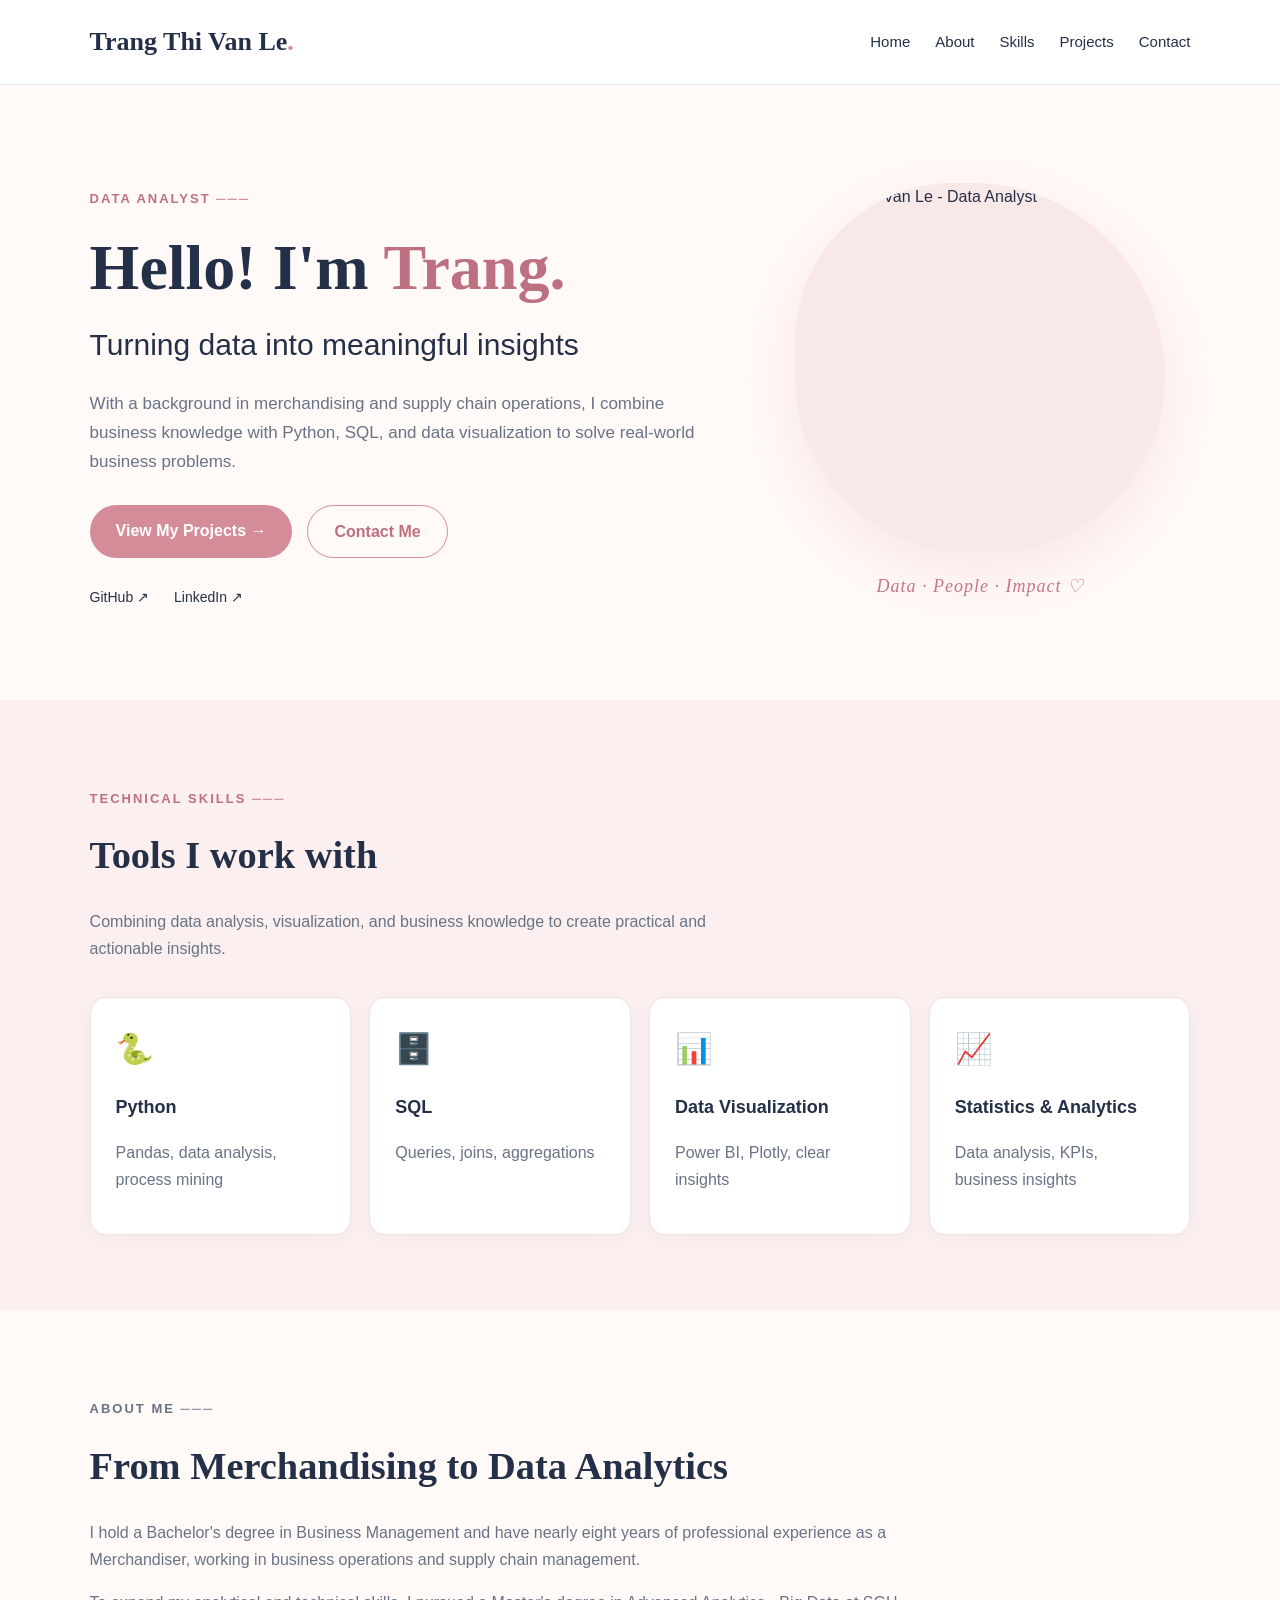
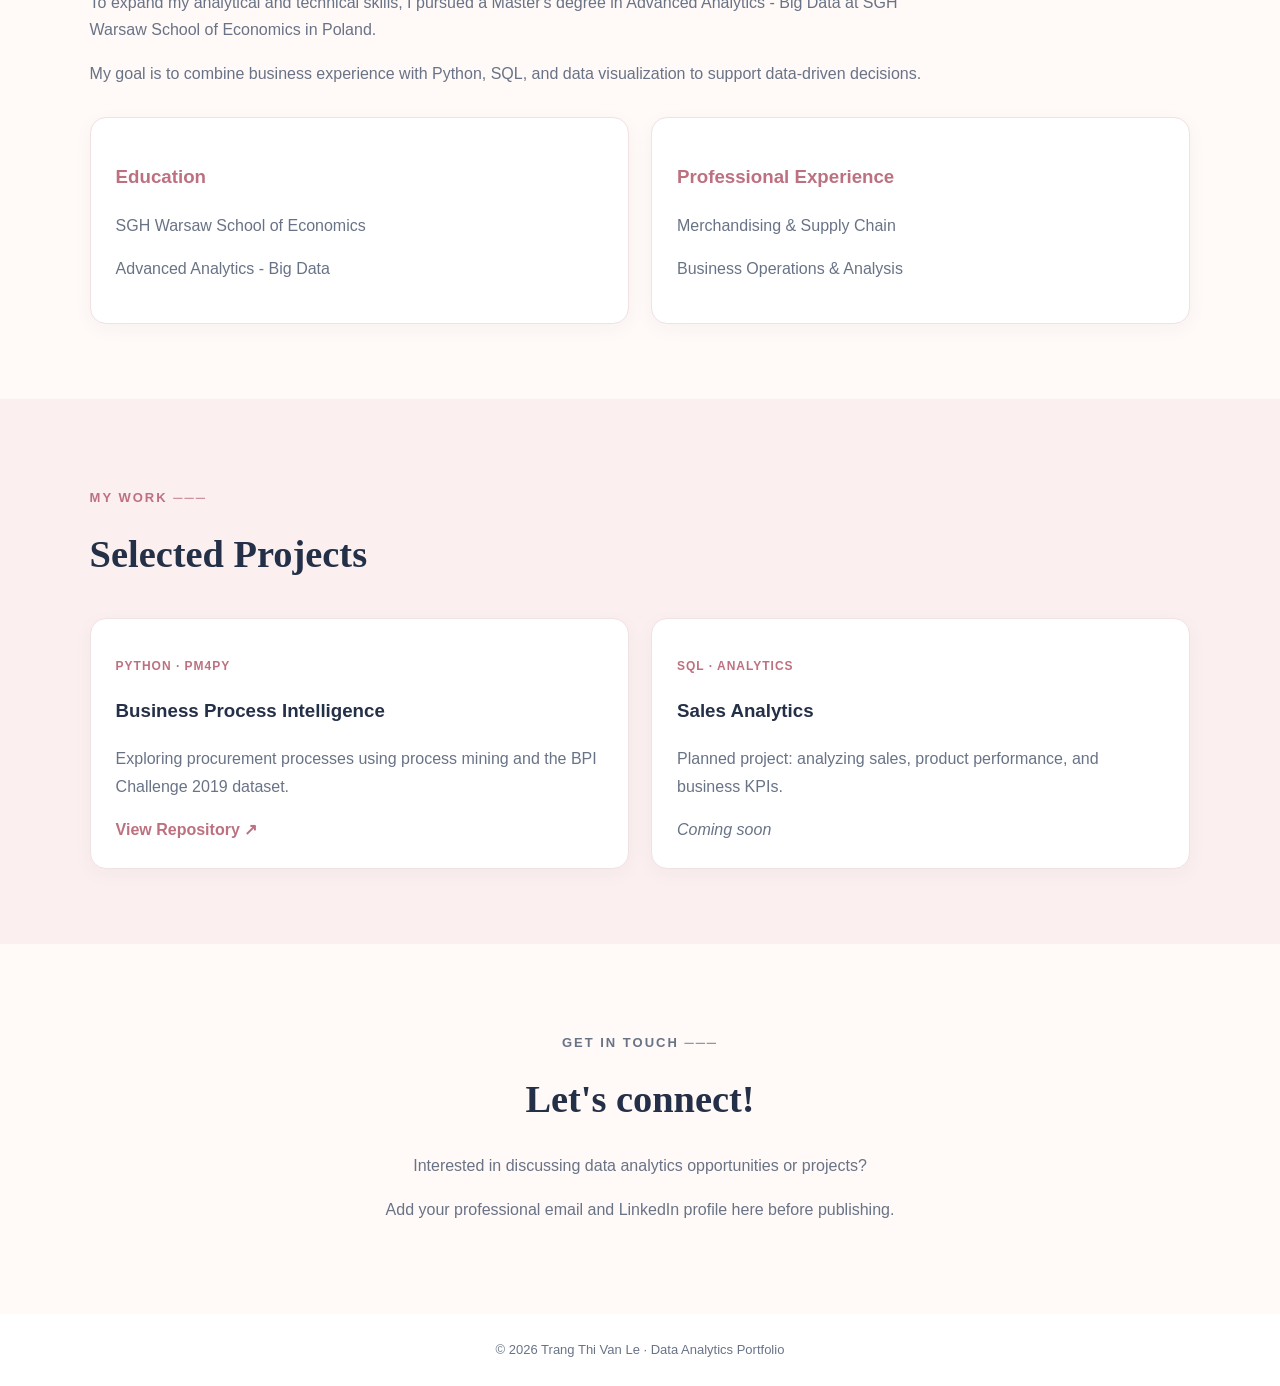
==== index.html @ dd81c9dc "Add files via upload" ====
<!DOCTYPE html>
<html lang="en">
<head>
    <meta charset="UTF-8">
    <meta name="viewport"
          content="width=device-width, initial-scale=1.0">
    <title>Trang Thi Van Le | Data Analyst</title>
    <link rel="stylesheet" href="style.css">
</head>
<body>

    <!-- Navigation -->
    <header class="navbar">
        <a href="#home" class="logo">
            Trang Thi Van Le<span>.</span>
        </a>

        <nav>
            <a href="#home">Home</a>
            <a href="#about">About</a>
            <a href="#skills">Skills</a>
            <a href="#projects">Projects</a>
            <a href="#contact">Contact</a>
        </nav>
    </header>

    <main>
        <!-- Home -->
        <section class="hero" id="home">
            <div class="hero-content">
                <p class="eyebrow">DATA ANALYST ───</p>

                <h1>Hello! I'm <span>Trang.</span></h1>

                <h2>Turning data into meaningful insights</h2>

                <p class="intro">
                    With a background in merchandising
                    and supply chain operations, I combine
                    business knowledge with Python, SQL,
                    and data visualization to solve
                    real-world business problems.
                </p>

                <div class="hero-buttons">
                    <a href="#projects" class="button primary">
                        View My Projects →
                    </a>

                    <!-- Add CV file later -->
                    <a href="#contact" class="button outline">
                        Contact Me
                    </a>
                </div>

                <div class="social-links">
                    <a href="https://github.com/trangle0000"
                       target="_blank" rel="noopener noreferrer">
                        GitHub ↗
                    </a>
                    <!-- Replace with your LinkedIn URL -->
                    <a href="#contact">LinkedIn ↗</a>
                </div>
            </div>

            <!-- Profile photo placeholder -->
            <div class="hero-photo">
              <div class="photo-placeholder">
                <img
                    src="images/profile.png"
                    alt="Trang Thi Van Le - Data Analyst"
                    class="profile-image"
                >
            </div>

            <p class="photo-note">
                Data · People · Impact ♡
            </p>
        </div>
        </section>

        <!-- Skills -->
        <section class="skills section" id="skills">
            <p class="eyebrow">TECHNICAL SKILLS ───</p>
            <h2>Tools I work with</h2>
            <p class="section-intro">
                Combining data analysis, visualization,
                and business knowledge to create
                practical and actionable insights.
            </p>

            <div class="skills-container">
                <div class="skill-card">
                    <div class="skill-icon">🐍</div>
                    <h3>Python</h3>
                    <p>Pandas, data analysis, process mining</p>
                </div>

                <div class="skill-card">
                    <div class="skill-icon">🗄️</div>
                    <h3>SQL</h3>
                    <p>Queries, joins, aggregations</p>
                </div>

                <div class="skill-card">
                    <div class="skill-icon">📊</div>
                    <h3>Data Visualization</h3>
                    <p>Power BI, Plotly, clear insights</p>
                </div>

                <div class="skill-card">
                    <div class="skill-icon">📈</div>
                    <h3>Statistics & Analytics</h3>
                    <p>Data analysis, KPIs, business insights</p>
                </div>
            </div>
        </section>

        <!-- About Me -->
        <section class="about section" id="about">
            <p class="eyebrow">ABOUT ME ───</p>
            <h2>From Merchandising to Data Analytics</h2>

            <p>
                I hold a Bachelor's degree in Business Management and have nearly eight years of professional experience as a Merchandiser, working in business operations and supply chain management.
            </p>

            <p>
                To expand my analytical and technical skills, I pursued a Master's degree in Advanced Analytics - Big Data at SGH Warsaw School of Economics in Poland.
            </p>

            <p>
                My goal is to combine business experience with Python, SQL, and data visualization to support data-driven decisions.
            </p>

            <div class="about-container">
                <div class="about-card">
                    <h3>Education</h3>
                    <p>SGH Warsaw School of Economics</p>
                    <p>Advanced Analytics - Big Data</p>
                </div>

                <div class="about-card">
                    <h3>Professional Experience</h3>
                    <p>Merchandising & Supply Chain</p>
                    <p>Business Operations & Analysis</p>
                </div>
            </div>
        </section>

        <!-- Projects -->
        <section class="projects section" id="projects">
            <p class="eyebrow">MY WORK ───</p>
            <h2>Selected Projects</h2>

            <div class="projects-container">
                <article class="project-card">
                    <p class="project-tag">PYTHON · PM4PY</p>
                    <h3>Business Process Intelligence</h3>
                    <p>
                        Exploring procurement processes
                        using process mining and the
                        BPI Challenge 2019 dataset.
                    </p>
                    <a href="https://github.com/trangle0000/thesis-trang"
                       target="_blank" rel="noopener noreferrer">
                        View Repository ↗
                    </a>
                </article>

                <article class="project-card">
                    <p class="project-tag">SQL · ANALYTICS</p>
                    <h3>Sales Analytics</h3>
                    <p>
                        Planned project: analyzing sales,
                        product performance, and business KPIs.
                    </p>
                    <span class="coming-soon">Coming soon</span>
                </article>
            </div>
        </section>

        <!-- Contact -->
        <section class="contact section" id="contact">
            <p class="eyebrow">GET IN TOUCH ───</p>
            <h2>Let's connect!</h2>
            <p>
                Interested in discussing data analytics
                opportunities or projects?
            </p>
            <p>
                Add your professional email and LinkedIn
                profile here before publishing.
            </p>
        </section>
    </main>

    <footer>
        © 2026 Trang Thi Van Le · Data Analytics Portfolio
    </footer>

</body>
</html>
---- style.css ----
/* ===== GLOBAL ===== */
:root {
    --cream: #fff9f7;
    --blush: #fbeff0;
    --pink: #d48c98;
    --pink-dark: #bd7180;
    --navy: #243047;
    --muted: #697386;
    --white: #ffffff;
}

* {
    box-sizing: border-box;
}

html {
    scroll-behavior: smooth;
    scroll-padding-top: 100px;
}

body {
    margin: 0;
    font-family: Arial, sans-serif;
    background: var(--cream);
    color: var(--navy);
    line-height: 1.7;
}

a {
    text-decoration: none;
    color: inherit;
}

/* ===== NAVIGATION ===== */
.navbar {
    background: rgba(255,255,255,0.96);
    display: flex;
    align-items: center;
    justify-content: space-between;
    gap: 24px;
    padding: 20px 7%;
    border-bottom: 1px solid #f1e4e5;
    position: sticky;
    top: 0;
    z-index: 10;
}

.logo {
    font-family: Georgia, serif;
    font-size: 26px;
    font-weight: bold;
    white-space: nowrap;
}

.logo span {
    color: var(--pink);
}

nav {
    display: flex;
    gap: 25px;
    flex-wrap: wrap;
}

nav a {
    font-size: 15px;
}

nav a:hover {
    color: var(--pink-dark);
}

/* ===== HERO ===== */
.hero {
    max-width: 1450px;
    margin: auto;
    padding: 90px 7%;
    display: grid;
    grid-template-columns: 1.2fr 0.8fr;
    align-items: center;
    gap: 50px;
    min-height: 590px;
}

.eyebrow {
    color: var(--pink-dark);
    font-weight: bold;
    letter-spacing: 2px;
    font-size: 13px;
}

.hero h1 {
    font-family: Georgia, serif;
    font-size: clamp(40px, 5vw, 70px);
    line-height: 1.2;
    margin: 20px 0 12px;
}

.hero h1 span {
    color: var(--pink-dark);
}

.hero h2 {
    font-size: clamp(22px, 2.5vw, 30px);
    font-weight: 400;
    margin: 0 0 20px;
}

.intro {
    max-width: 680px;
    color: var(--muted);
    font-size: 17px;
}

.hero-buttons {
    display: flex;
    gap: 15px;
    flex-wrap: wrap;
    margin-top: 28px;
}

.button {
    display: inline-block;
    padding: 12px 26px;
    border-radius: 35px;
    font-weight: bold;
    transition: 0.2s;
}

.primary {
    background: var(--pink);
    color: white;
}

.primary:hover {
    background: var(--pink-dark);
}

.outline {
    border: 1px solid var(--pink);
    color: var(--pink-dark);
}

.outline:hover {
    background: var(--blush);
}

.social-links {
    display: flex;
    gap: 25px;
    margin-top: 28px;
    font-size: 14px;
    color: var(--navy);
}

/* ===== PHOTO PLACEHOLDER ===== */
.hero-photo {
    position: relative;
    display: flex;
    justify-content: center;
    align-items: center;
    min-height: 390px;
}

.photo-placeholder {
    width: min(100%, 370px);
    aspect-ratio: 1 / 1;
    background: linear-gradient(
        135deg, #f8dfe3, #f2cbd2
    );
    border-radius: 45% 55% 50% 50%;
    display: flex;
    flex-direction: column;
    justify-content: center;
    align-items: center;
    transform: rotate(-5deg);
    box-shadow: 0 20px 50px rgba(212,140,152,0.16);
}

.photo-placeholder span {
    font-size: 70px;
    color: white;
}

.photo-placeholder p {
    color: #9c6270;
    font-weight: bold;
}


/* Text below profile photo */
.photo-note {
    position: static;
    margin: 18px 0 0;
    text-align: center;
    color: #C77786;
    font-family: Georgia, serif;
    font-style: italic;
    font-size: 18px;
    letter-spacing: 1px;
}

/* Arrange photo and text vertically */
.hero-photo {
    display: flex;
    flex-direction: column;
    align-items: center;
    justify-content: center;
    gap: 0;
}


/* ===== GENERAL SECTIONS ===== */
.section {
    padding: 75px 7%;
}

.section h2 {
    font-family: Georgia, serif;
    font-size: clamp(30px, 3vw, 42px);
    margin: 10px 0 20px;
}

.section-intro {
    color: var(--muted);
    max-width: 650px;
}

/* ===== SKILLS ===== */
.skills {
    background: var(--blush);
}

.skills-container {
    display: grid;
    grid-template-columns: repeat(4, 1fr);
    gap: 18px;
    margin-top: 35px;
}

.skill-card,
.about-card,
.project-card {
    background: white;
    border: 1px solid #f0e1e4;
    border-radius: 16px;
    padding: 25px;
    box-shadow: 0 5px 20px rgba(40,40,60,0.04);
}

.skill-icon {
    font-size: 30px;
}

.skill-card h3 {
    margin-bottom: 5px;
    font-size: 18px;
}

.skill-card p,
.about p,
.project-card p,
.contact p {
    color: var(--muted);
}

/* ===== ABOUT ===== */
.about {
    background: var(--cream);
}

.about > p:not(.eyebrow) {
    max-width: 850px;
}

.about-container,
.projects-container {
    display: grid;
    grid-template-columns: repeat(2, 1fr);
    gap: 22px;
    margin-top: 30px;
}

.about-card h3 {
    color: var(--pink-dark);
}

/* ===== PROJECTS ===== */
.projects {
    background: var(--blush);
}

.project-tag {
    color: var(--pink-dark) !important;
    font-weight: bold;
    font-size: 12px;
    letter-spacing: 1px;
}

.project-card a {
    color: var(--pink-dark);
    font-weight: bold;
}

.coming-soon {
    color: var(--muted);
    font-style: italic;
}

/* ===== CONTACT ===== */
.contact {
    text-align: center;
}

.contact p {
    max-width: 650px;
    margin-left: auto;
    margin-right: auto;
}

footer {
    text-align: center;
    background: white;
    padding: 25px;
    color: var(--muted);
    font-size: 13px;
}

/* ===== RESPONSIVE ===== */
@media (max-width: 900px) {
    .hero {
        grid-template-columns: 1fr;
        padding-top: 60px;
    }

    .skills-container {
        grid-template-columns: repeat(2, 1fr);
    }
}

@media (max-width: 600px) {
    .navbar {
        flex-direction: column;
        align-items: flex-start;
        padding: 18px 5%;
    }

    nav {
        gap: 14px;
    }

    .hero {
        padding: 55px 5%;
        gap: 20px;
    }

    .hero-photo {
        min-height: 300px;
    }

    .photo-placeholder {
        max-width: 270px;
    }

    .section {
        padding: 55px 5%;
    }

    .skills-container,
    .about-container,
    .projects-container {
        grid-template-columns: 1fr;
    }
}

/* Profile photo */
.photo-placeholder {
    overflow: hidden;
    transform: none;
    border-radius: 45% 55% 50% 50%;
    background: #f8e8e8;
}

.profile-image {
    display: block;
    width: 100%;
    height: 100%;
    object-fit: cover;
    object-position: center;
    border-radius: inherit;
}
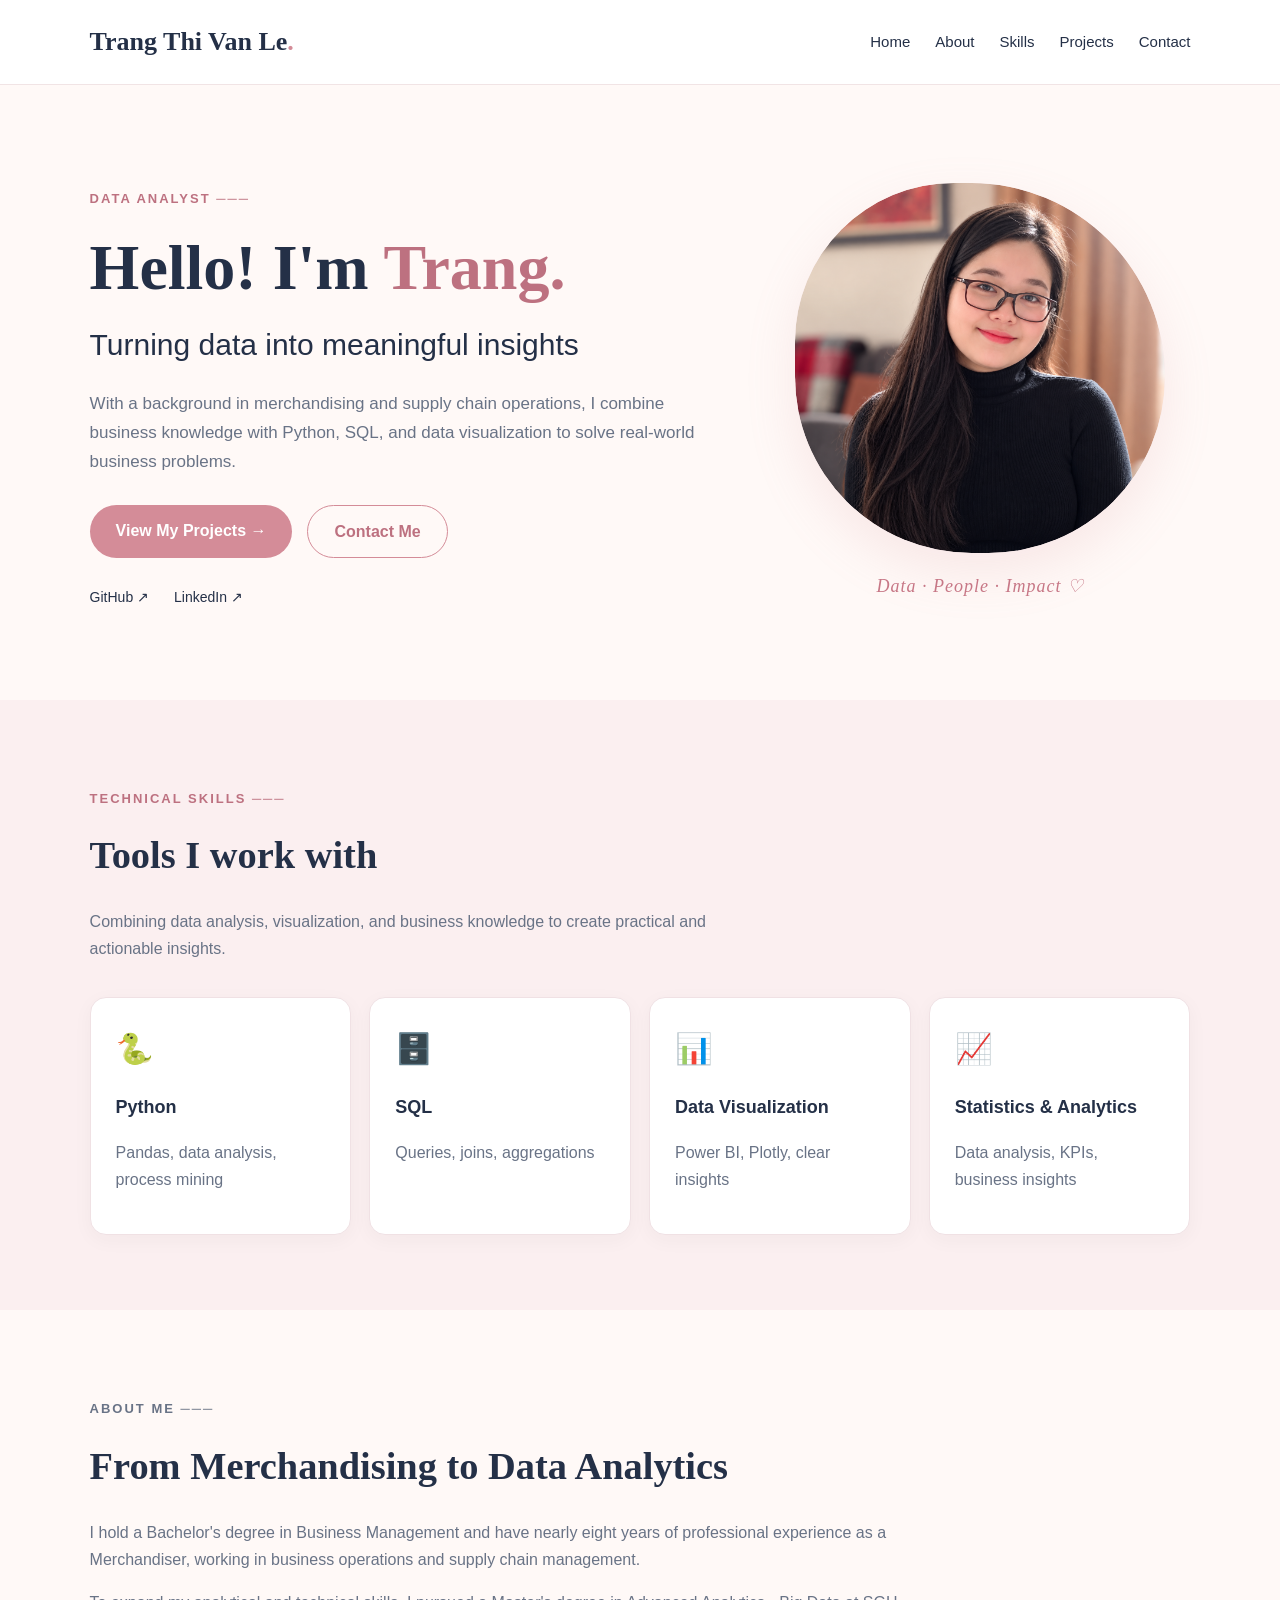
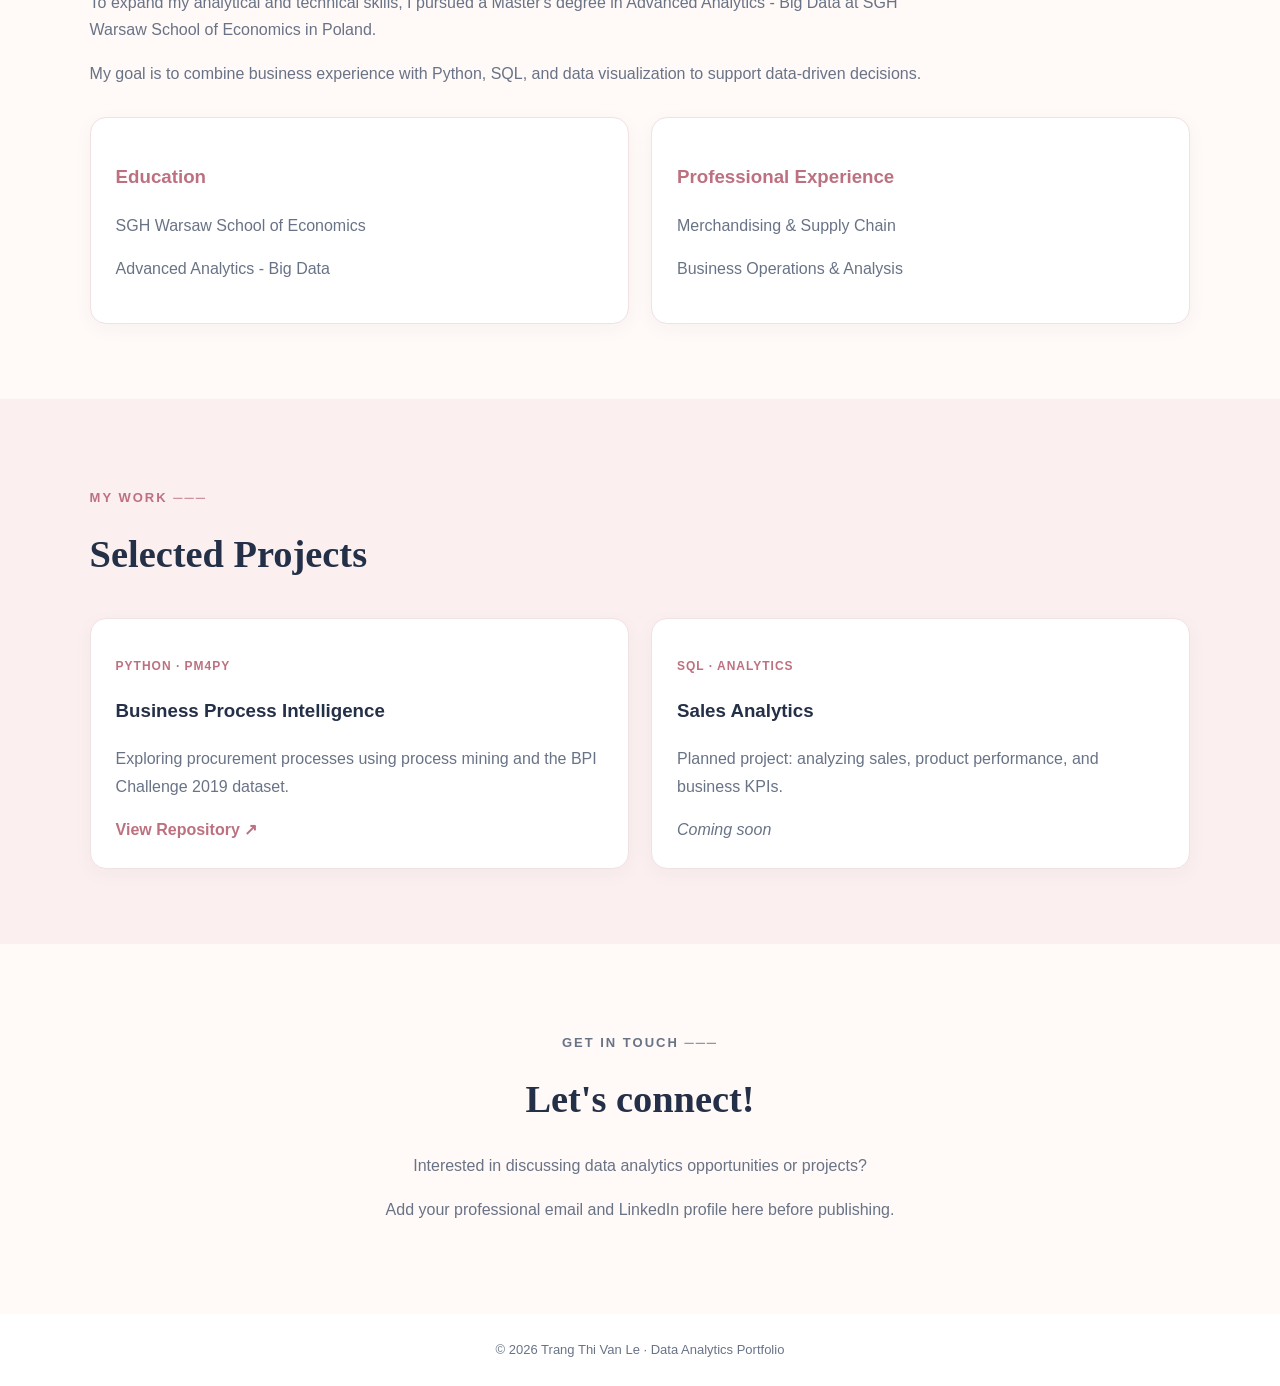
==== commit 10d4f37a: "Update index.html" ====
--- a/index.html
+++ b/index.html
@@ -68,7 +68,7 @@
             <div class="hero-photo">
               <div class="photo-placeholder">
                 <img
-                    src="images/profile.png"
+                    src="profile.png"
                     alt="Trang Thi Van Le - Data Analyst"
                     class="profile-image"
                 >
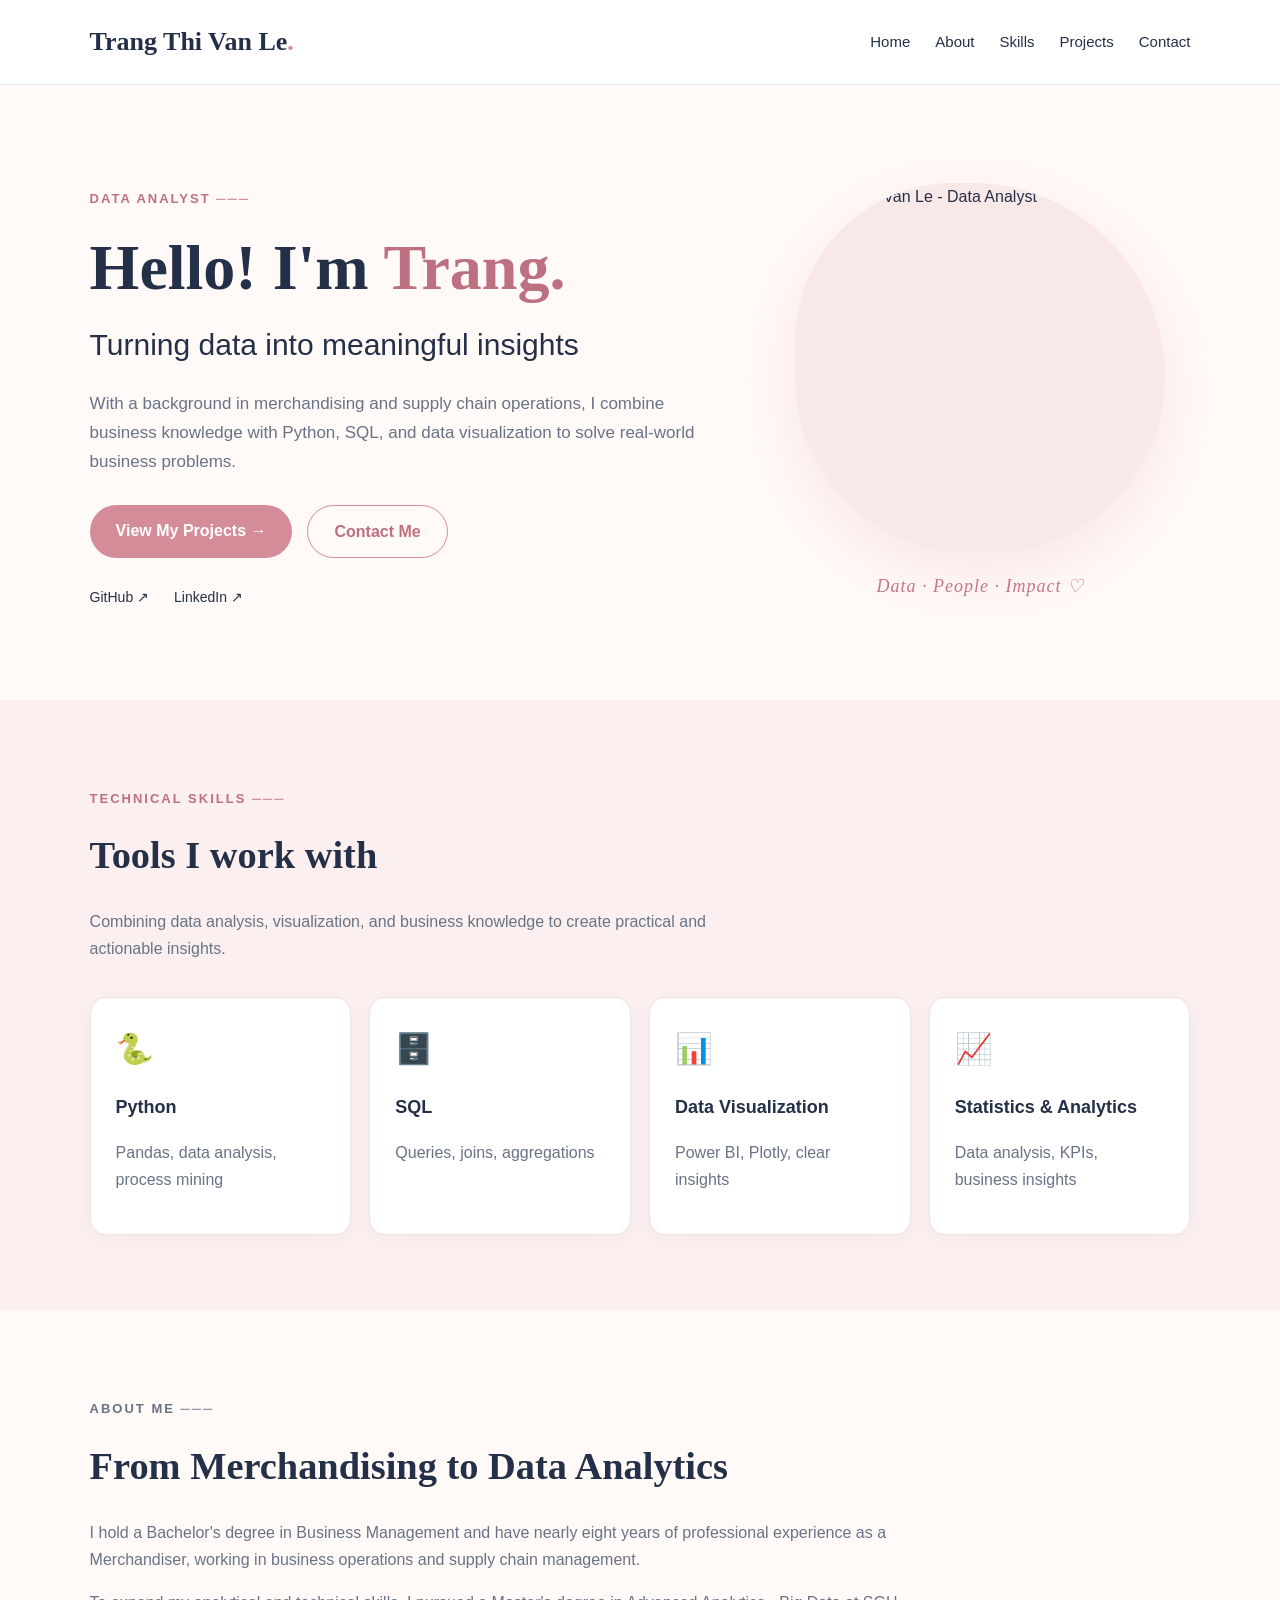
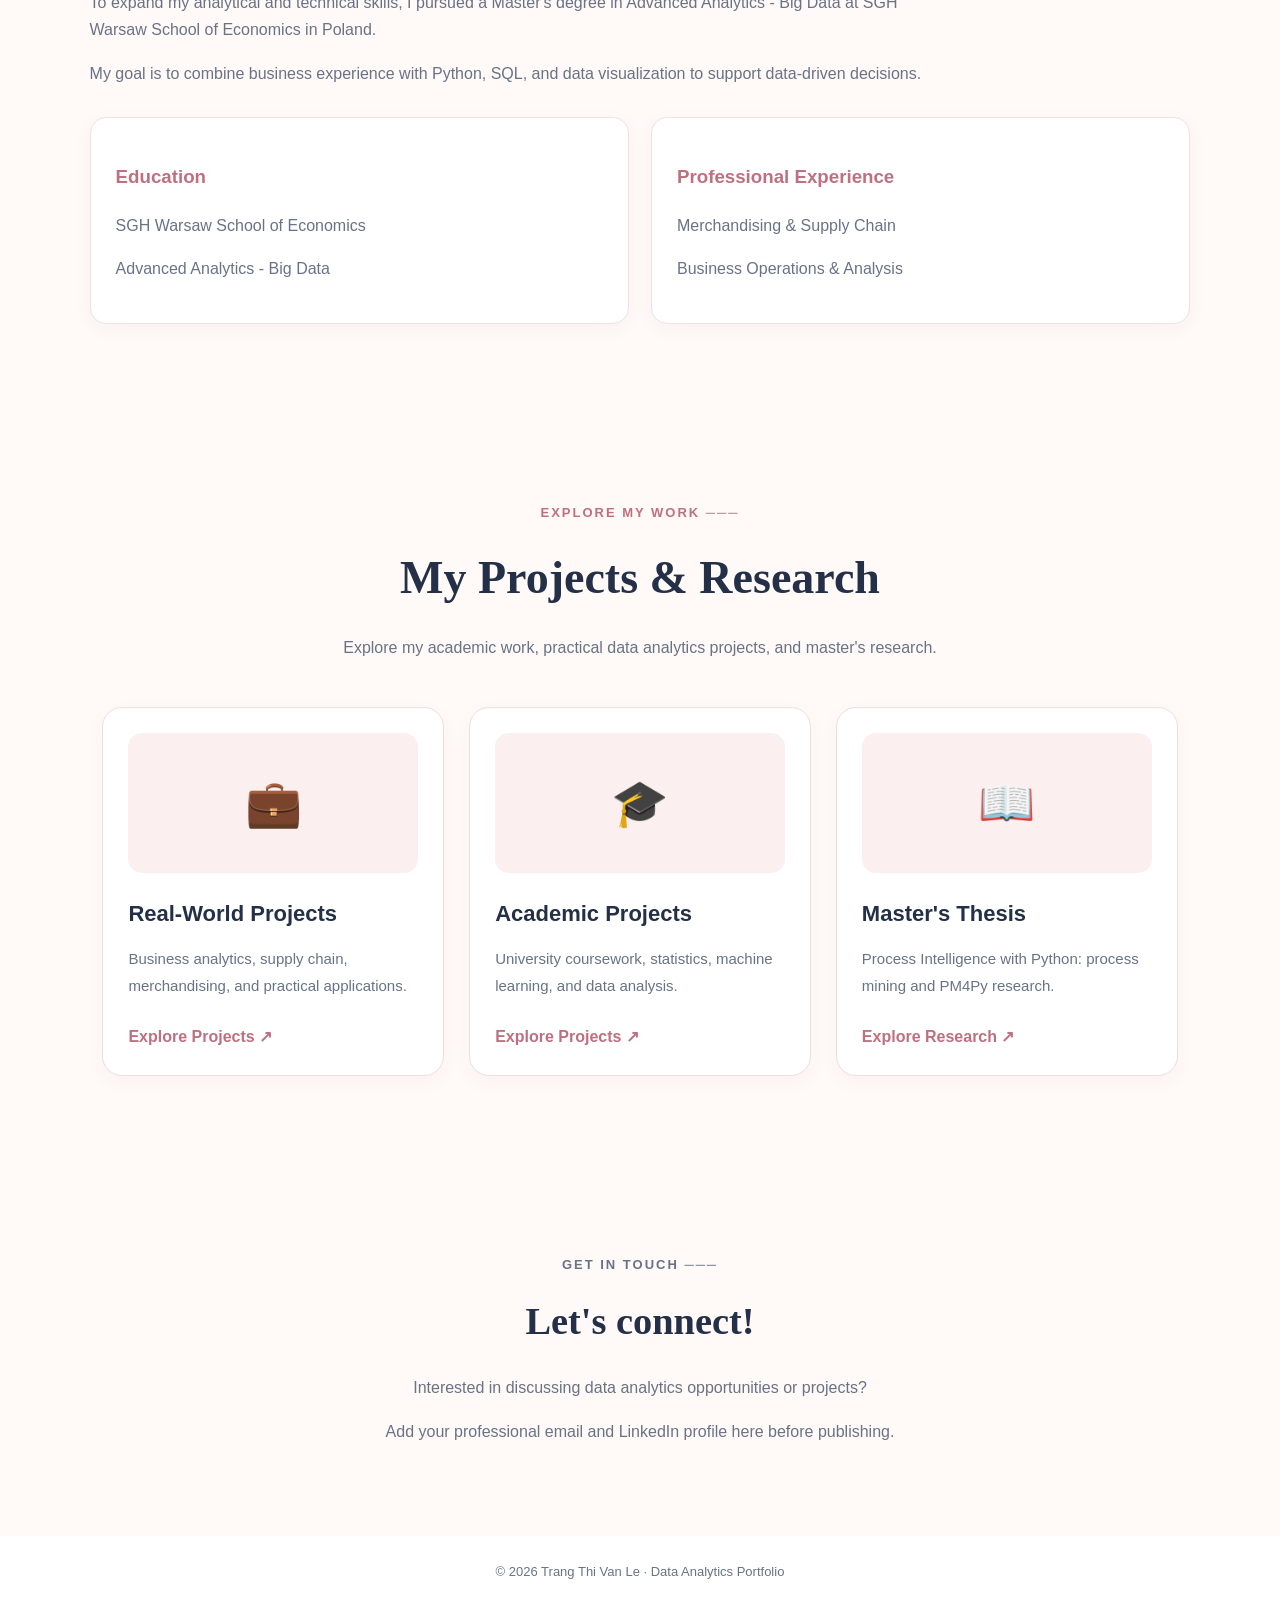
==== commit 365c75fc: "Add files via upload" ====
--- a/index.html
+++ b/index.html
@@ -68,7 +68,7 @@
             <div class="hero-photo">
               <div class="photo-placeholder">
                 <img
-                    src="profile.png"
+                    src="images/profile.png"
                     alt="Trang Thi Van Le - Data Analyst"
                     class="profile-image"
                 >
@@ -149,37 +149,57 @@
             </div>
         </section>
 
-        <!-- Projects -->
-        <section class="projects section" id="projects">
-            <p class="eyebrow">MY WORK ───</p>
-            <h2>Selected Projects</h2>
-
-            <div class="projects-container">
-                <article class="project-card">
-                    <p class="project-tag">PYTHON · PM4PY</p>
-                    <h3>Business Process Intelligence</h3>
-                    <p>
-                        Exploring procurement processes
-                        using process mining and the
-                        BPI Challenge 2019 dataset.
-                    </p>
-                    <a href="https://github.com/trangle0000/thesis-trang"
-                       target="_blank" rel="noopener noreferrer">
-                        View Repository ↗
-                    </a>
-                </article>
-
-                <article class="project-card">
-                    <p class="project-tag">SQL · ANALYTICS</p>
-                    <h3>Sales Analytics</h3>
-                    <p>
-                        Planned project: analyzing sales,
-                        product performance, and business KPIs.
-                    </p>
-                    <span class="coming-soon">Coming soon</span>
-                </article>
-            </div>
-        </section>
+        
+<!-- PROJECT CATEGORIES -->
+<section class="portfolio-section" id="projects">
+
+    <div class="portfolio-heading">
+        <p class="portfolio-eyebrow">EXPLORE MY WORK ───</p>
+        <h2>My Projects &amp; Research</h2>
+        <p>
+            Explore my academic work, practical data analytics
+            projects, and master's research.
+        </p>
+    </div>
+
+    <div class="portfolio-grid">
+
+        <!-- Real-World Projects -->
+        <a href="real-projects.html" class="portfolio-card">
+            <div class="portfolio-icon">💼</div>
+            <h3>Real-World Projects</h3>
+            <p>
+                Business analytics, supply chain,
+                merchandising, and practical applications.
+            </p>
+            <span>Explore Projects ↗</span>
+        </a>
+
+        <!-- Academic Projects -->
+        <a href="academic-projects.html" class="portfolio-card">
+            <div class="portfolio-icon">🎓</div>
+            <h3>Academic Projects</h3>
+            <p>
+                University coursework, statistics,
+                machine learning, and data analysis.
+            </p>
+            <span>Explore Projects ↗</span>
+        </a>
+
+        <!-- Master's Thesis -->
+        <a href="master-thesis.html" class="portfolio-card">
+            <div class="portfolio-icon">📖</div>
+            <h3>Master's Thesis</h3>
+            <p>
+                Process Intelligence with Python:
+                process mining and PM4Py research.
+            </p>
+            <span>Explore Research ↗</span>
+        </a>
+
+    </div>
+
+</section>
 
         <!-- Contact -->
         <section class="contact section" id="contact">
--- a/style.css
+++ b/style.css
@@ -390,3 +390,201 @@
     object-position: center;
     border-radius: inherit;
 }
+
+
+/* ===== PORTFOLIO CATEGORIES ===== */
+
+.portfolio-section {
+    padding: 90px 8%;
+    background: #fff9f7;
+}
+
+.portfolio-heading {
+    text-align: center;
+    max-width: 720px;
+    margin: 0 auto 45px;
+}
+
+.portfolio-eyebrow {
+    color: #bd7180;
+    font-size: 13px;
+    font-weight: 700;
+    letter-spacing: 2px;
+}
+
+.portfolio-heading h2 {
+    color: #243047;
+    font-family: Georgia, serif;
+    font-size: clamp(32px, 4vw, 46px);
+    margin: 15px 0;
+}
+
+.portfolio-heading > p:last-child {
+    color: #697386;
+    line-height: 1.8;
+}
+
+.portfolio-grid {
+    display: grid;
+    grid-template-columns: repeat(3, minmax(0, 1fr));
+    gap: 25px;
+    max-width: 1200px;
+    margin: 0 auto;
+}
+
+.portfolio-card {
+    display: flex;
+    flex-direction: column;
+    align-items: flex-start;
+    padding: 25px;
+    background: white;
+    border: 1px solid #f0dde0;
+    border-radius: 20px;
+    text-decoration: none;
+    color: #243047;
+    box-shadow: 0 6px 20px rgba(100, 70, 80, 0.04);
+    transition: transform 0.25s, box-shadow 0.25s;
+}
+
+.portfolio-card:hover {
+    transform: translateY(-7px);
+    box-shadow: 0 15px 35px rgba(189, 113, 128, 0.15);
+}
+
+.portfolio-icon {
+    display: flex;
+    justify-content: center;
+    align-items: center;
+    width: 100%;
+    height: 140px;
+    background: #fbeff0;
+    border-radius: 14px;
+    font-size: 46px;
+    margin-bottom: 22px;
+}
+
+.portfolio-card h3 {
+    font-size: 22px;
+    margin: 0 0 12px;
+}
+
+.portfolio-card p {
+    color: #697386;
+    font-size: 15px;
+    line-height: 1.8;
+    margin: 0 0 24px;
+}
+
+.portfolio-card span {
+    color: #bd7180;
+    font-weight: 700;
+    margin-top: auto;
+}
+
+/* ===== INDIVIDUAL PROJECT PAGES ===== */
+
+.project-page {
+    min-height: 100vh;
+    padding: 55px 8% 90px;
+    background: #fff9f7;
+    color: #243047;
+}
+
+.project-page-inner {
+    max-width: 1100px;
+    margin: 0 auto;
+}
+
+.back-home {
+    display: inline-block;
+    margin-bottom: 50px;
+    color: #bd7180;
+    text-decoration: none;
+    font-weight: 600;
+}
+
+.back-home:hover {
+    text-decoration: underline;
+}
+
+.project-page-header {
+    margin-bottom: 40px;
+}
+
+.project-page-header h1 {
+    font-family: Georgia, serif;
+    font-size: clamp(34px, 5vw, 52px);
+    margin: 12px 0;
+}
+
+.project-page-header > p:last-child {
+    color: #697386;
+    line-height: 1.8;
+    max-width: 700px;
+}
+
+.project-list {
+    display: grid;
+    grid-template-columns: repeat(2, minmax(0, 1fr));
+    gap: 24px;
+}
+
+.project-entry {
+    background: #ffffff;
+    border: 1px solid #f0dde0;
+    border-radius: 18px;
+    padding: 28px;
+}
+
+.project-entry h2 {
+    font-size: 23px;
+    margin: 0 0 12px;
+}
+
+.project-entry p {
+    color: #697386;
+    line-height: 1.8;
+}
+
+.project-label {
+    color: #bd7180 !important;
+    font-size: 12px;
+    font-weight: 700;
+    letter-spacing: 1px;
+}
+
+.project-entry a {
+    color: #bd7180;
+    font-weight: 700;
+}
+
+.project-status {
+    display: inline-block;
+    margin-top: 12px;
+    color: #ad6474;
+    background: #fbeff0;
+    border-radius: 20px;
+    padding: 7px 14px;
+    font-size: 13px;
+}
+
+/* ===== RESPONSIVE DESIGN ===== */
+
+@media (max-width: 900px) {
+    .portfolio-grid {
+        grid-template-columns: repeat(2, minmax(0, 1fr));
+    }
+}
+
+@media (max-width: 650px) {
+    .portfolio-section,
+    .project-page {
+        padding-left: 6%;
+        padding-right: 6%;
+    }
+
+    .portfolio-grid,
+    .project-list {
+        grid-template-columns: 1fr;
+    }
+}
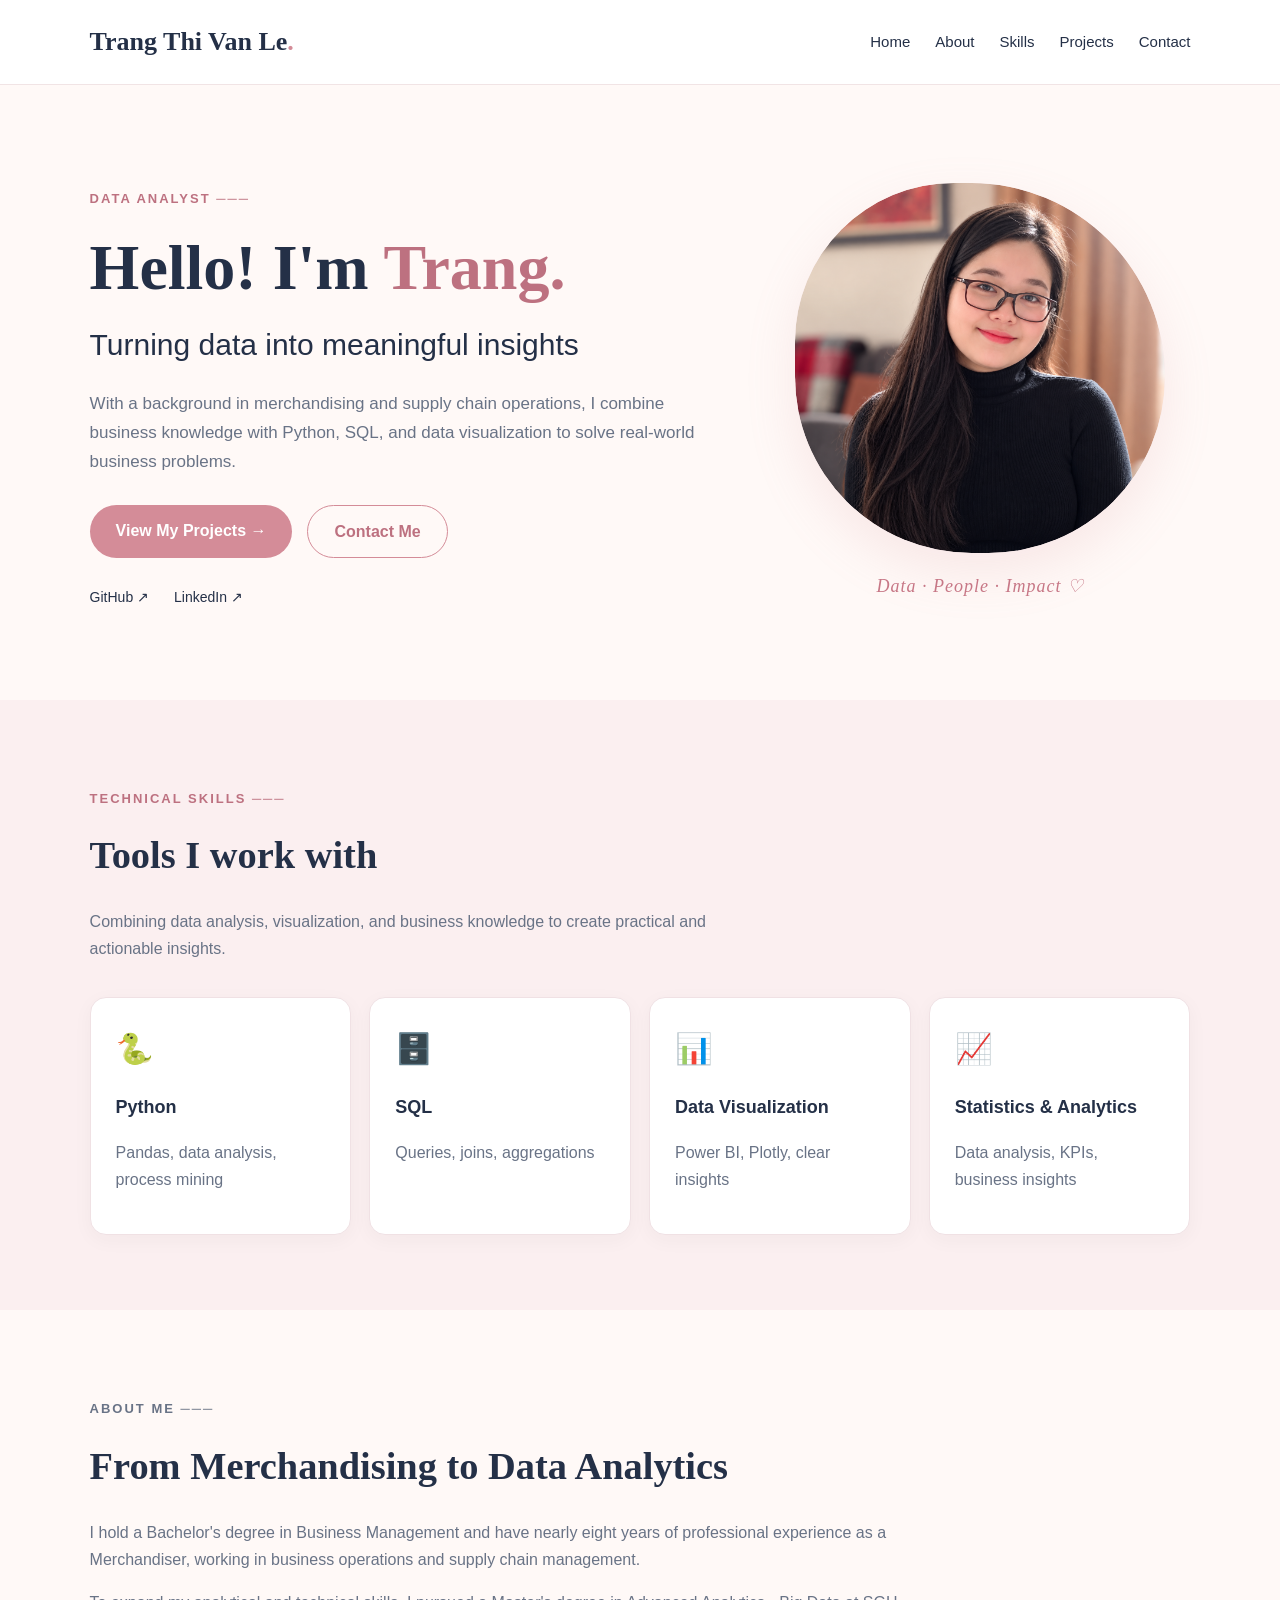
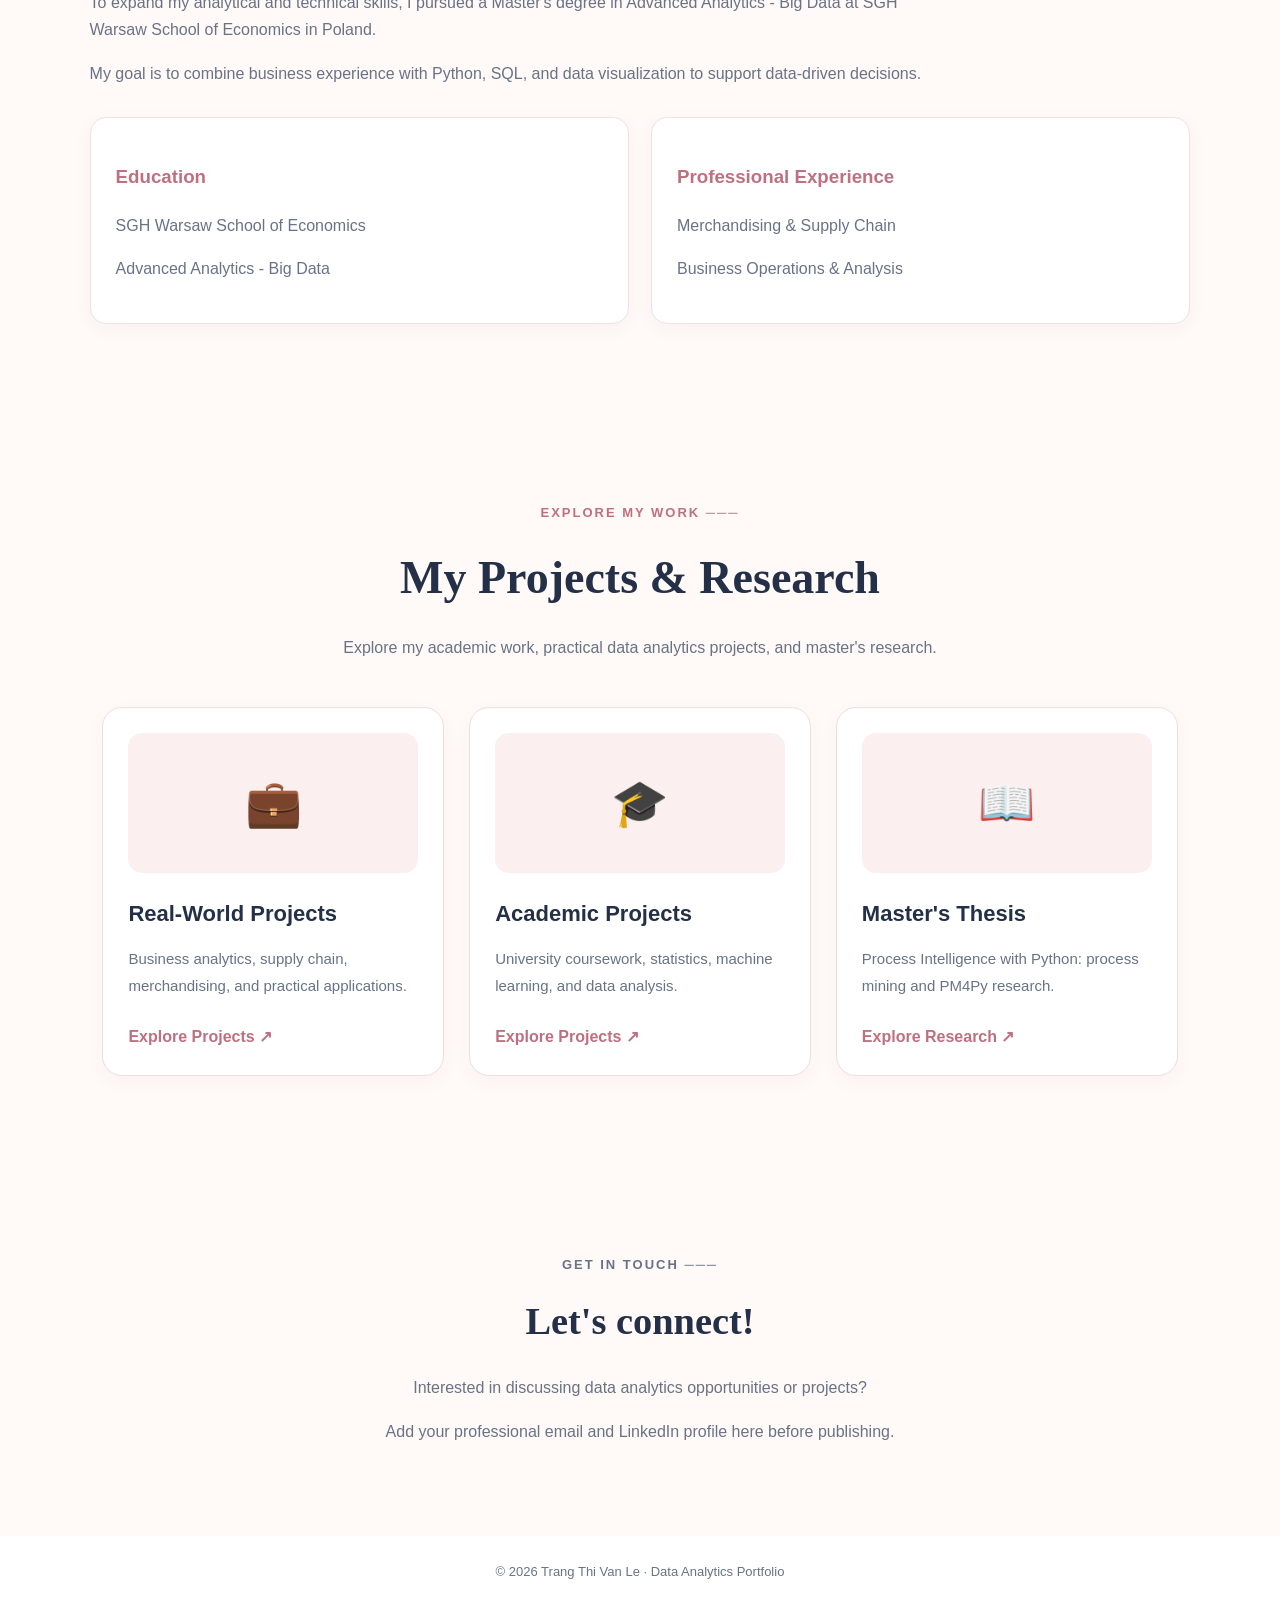
==== commit d99af6a8: "Update index.html" ====
--- a/index.html
+++ b/index.html
@@ -68,8 +68,8 @@
             <div class="hero-photo">
               <div class="photo-placeholder">
                 <img
-                    src="images/profile.png"
-                    alt="Trang Thi Van Le - Data Analyst"
+                    src="profile.png"
+                    alt="Portrait of Trang"
                     class="profile-image"
                 >
             </div>
